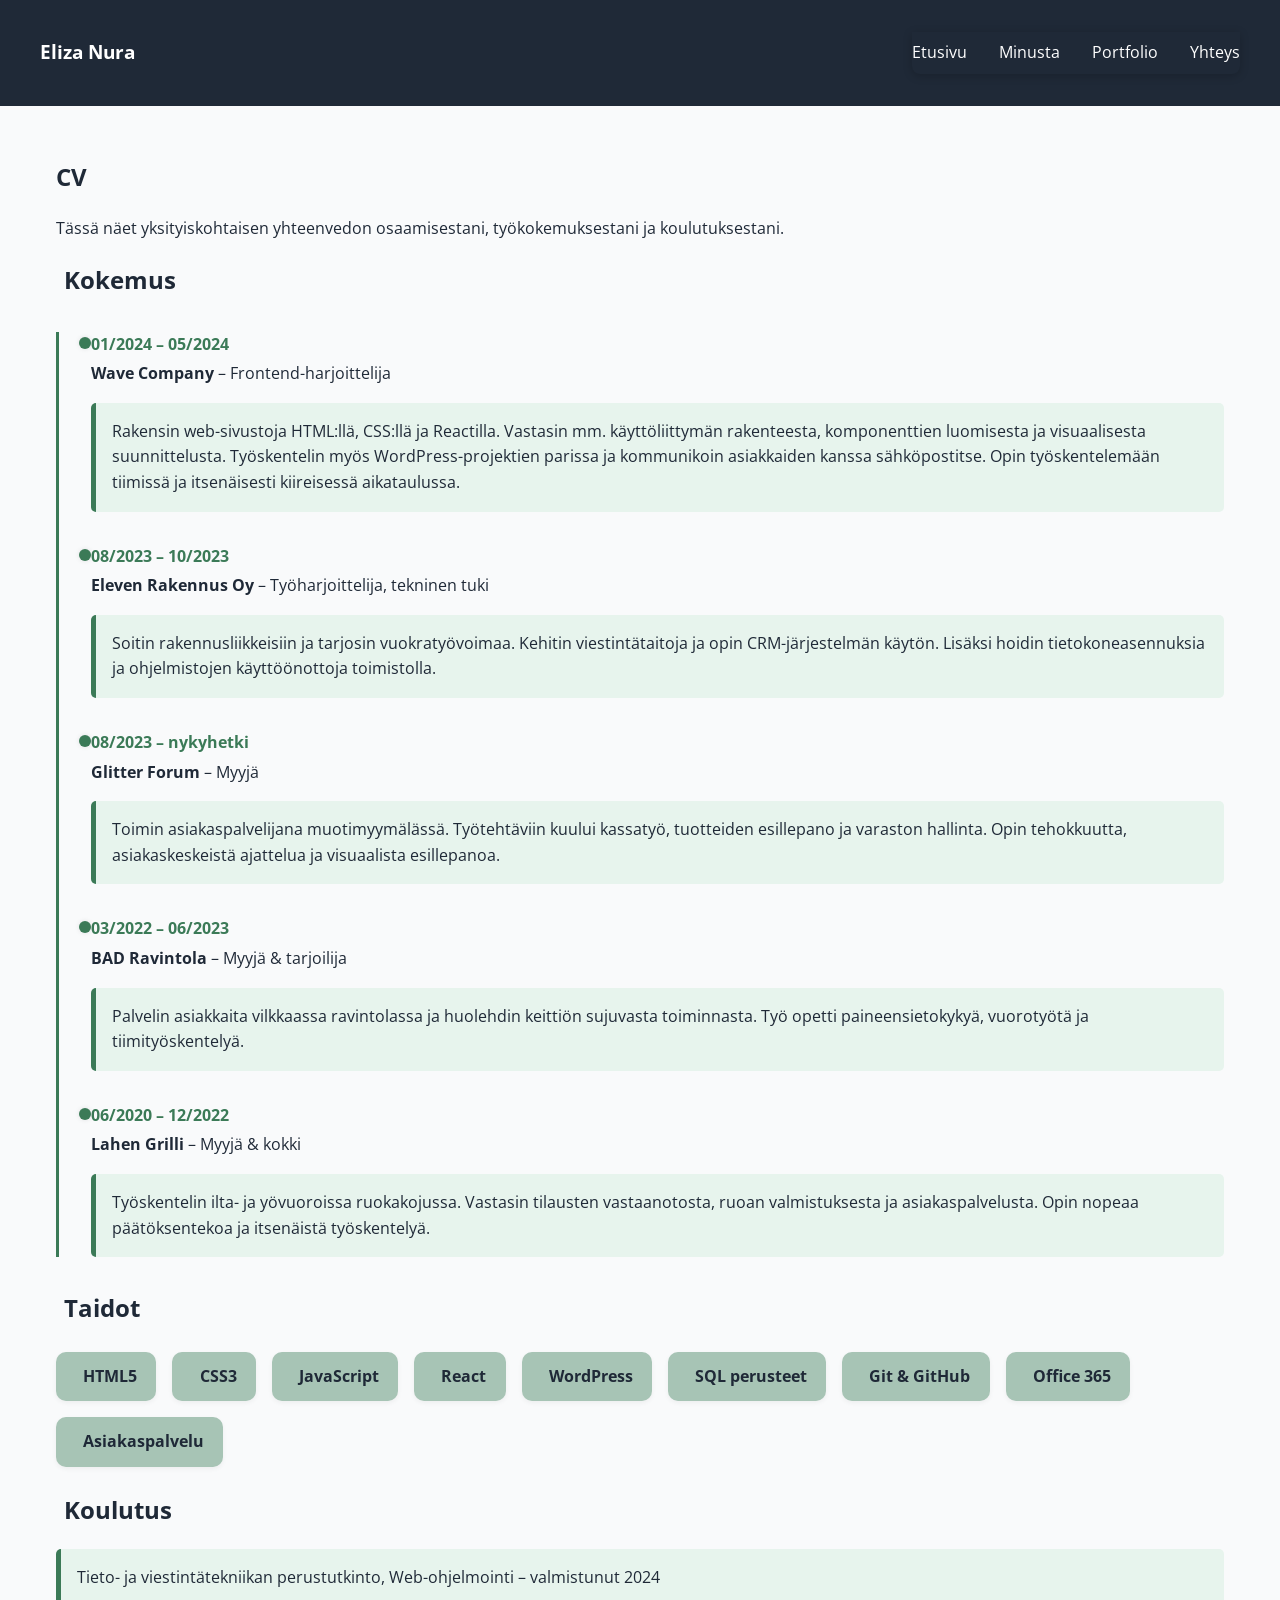
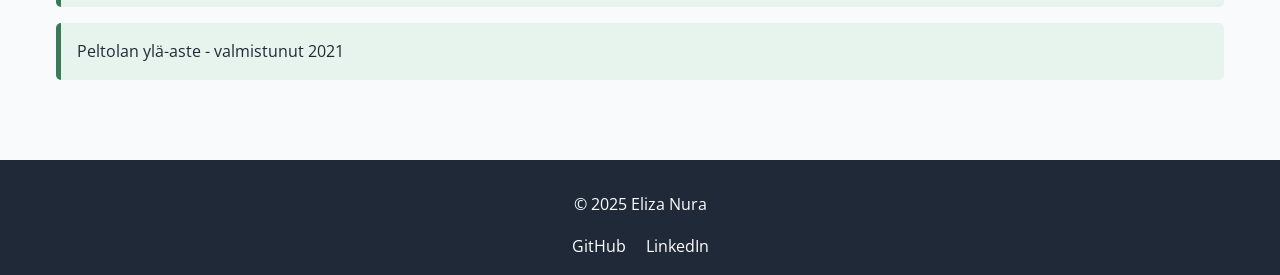
==== cv.html @ bb09ecc4 "TEHTY" ====
<!DOCTYPE html>
<html lang="fi">
<head>
  <meta charset="UTF-8">
  <meta name="viewport" content="width=device-width, initial-scale=1.0">
  <title>CV – Eliza Nura</title>
  <link rel="stylesheet" href="style.css">
  <link href="https://fonts.googleapis.com/css2?family=Open+Sans&family=Poppins:wght@600&display=swap" rel="stylesheet">
</head>
<body class="cv-page">
<header>
  <nav class="navbar">
    <div class="logo">Eliza Nura</div>
    <div class="menu-toggle">&#9776;</div>
    <ul class="nav-links">
      <li><a href="index.html">Etusivu</a></li>
      <li><a href="about.html">Minusta</a></li>
      <li><a href="portfolio.html">Portfolio</a></li>
      <li><a href="contact.html">Yhteys</a></li>
    </ul>
  </nav>
</header>
<main>
    <section class="content">
      <h1>CV</h1>
      <p>Tässä näet yksityiskohtaisen yhteenvedon osaamisestani, työkokemuksestani ja koulutuksestani.</p>
  
      <h2><i class="fas fa-briefcase"></i> Kokemus</h2>
      <div class="timeline">
        <div class="timeline-item">
          <span>01/2024 – 05/2024</span>
          <strong>Wave Company</strong> – Frontend-harjoittelija  
          <p>Rakensin web-sivustoja HTML:llä, CSS:llä ja Reactilla. Vastasin mm. käyttöliittymän rakenteesta, komponenttien luomisesta ja visuaalisesta suunnittelusta. Työskentelin myös WordPress-projektien parissa ja kommunikoin asiakkaiden kanssa sähköpostitse. Opin työskentelemään tiimissä ja itsenäisesti kiireisessä aikataulussa.</p>
        </div>
  
        <div class="timeline-item">
          <span>08/2023 – 10/2023</span>
          <strong>Eleven Rakennus Oy</strong> – Työharjoittelija, tekninen tuki  
          <p>Soitin rakennusliikkeisiin ja tarjosin vuokratyövoimaa. Kehitin viestintätaitoja ja opin CRM-järjestelmän käytön. Lisäksi hoidin tietokoneasennuksia ja ohjelmistojen käyttöönottoja toimistolla.</p>
        </div>
  
        <div class="timeline-item">
          <span>08/2023 – nykyhetki</span>
          <strong>Glitter Forum</strong> – Myyjä  
          <p>Toimin asiakaspalvelijana muotimyymälässä. Työtehtäviin kuului kassatyö, tuotteiden esillepano ja varaston hallinta. Opin tehokkuutta, asiakaskeskeistä ajattelua ja visuaalista esillepanoa.</p>
        </div>
  
        <div class="timeline-item">
          <span>03/2022 – 06/2023</span>
          <strong>BAD Ravintola</strong> – Myyjä & tarjoilija  
          <p>Palvelin asiakkaita vilkkaassa ravintolassa ja huolehdin keittiön sujuvasta toiminnasta. Työ opetti paineensietokykyä, vuorotyötä ja tiimityöskentelyä.</p>
        </div>
  
        <div class="timeline-item">
          <span>06/2020 – 12/2022</span>
          <strong>Lahen Grilli</strong> – Myyjä & kokki  
          <p>Työskentelin ilta- ja yövuoroissa ruokakojussa. Vastasin tilausten vastaanotosta, ruoan valmistuksesta ja asiakaspalvelusta. Opin nopeaa päätöksentekoa ja itsenäistä työskentelyä.</p>
        </div>
      </div>
  
      <h2><i class="fas fa-code"></i> Taidot</h2>
      <ul class="skills">
        <li><i class="fab fa-html5"></i> HTML5</li>
        <li><i class="fab fa-css3-alt"></i> CSS3</li>
        <li><i class="fab fa-js"></i> JavaScript</li>
        <li><i class="fab fa-react"></i> React</li>
        <li><i class="fab fa-wordpress"></i> WordPress</li>
        <li><i class="fas fa-database"></i> SQL perusteet</li>
        <li><i class="fab fa-git-alt"></i> Git & GitHub</li>
        <li><i class="fas fa-envelope"></i> Office 365</li>
        <li><i class="fas fa-users"></i> Asiakaspalvelu</li>
      </ul>
  
      <h2><i class="fas fa-graduation-cap"></i> Koulutus</h2>
      <p>Tieto- ja viestintätekniikan perustutkinto, Web-ohjelmointi – valmistunut 2024</p>
        <div><p>Peltolan ylä-aste - valmistunut 2021</p></div>
      </section>
    </main>
  <footer>
    <p>&copy; 2025 Eliza Nura</p>
    <div class="socials">
      <a href="https://github.com/trileqedestroyer" target="_blank">GitHub</a>
      <a href="https://linkedin.com/in/eliza-nura-8a8288207/" target="_blank">LinkedIn</a>
    </div>
  </footer>

  <script src="script.js"></script>
</body>
</html>
---- style.css ----
:root {
    --primary-color: #1F2937;
    --background-color: #F9FAFB;
    --accent-color: #3B7A57;
    --secondary-color: #A7C4B5;
    --text-color: #1F2937;
    --white: #ffffff;
  }
  
  html, body {
    height: 100%;
    margin: 0;
    display: flex;
    flex-direction: column;
  }
  
  main {
    flex: 1;
  }
  
  * {
    box-sizing: border-box;
  }
  
  body {
    margin: 0;
    font-family: 'Open Sans', sans-serif;
    background-color: var(--background-color);
    color: var(--text-color);
    line-height: 1.6;
  }
  
  header {
    background-color: var(--primary-color);
    color: var(--white);
    padding: 1rem;
    position: sticky;
    top: 0;
    z-index: 1000;
  }
  
  .navbar {
    display: flex;
    justify-content: space-between;
    align-items: center;
    max-width: 1200px;
    margin: auto;
  }
  
  .logo {
    font-weight: bold;
    font-size: 1.2rem;
  }
  
  .nav-links {
    display: none;
    flex-direction: column;
    background: var(--primary-color);
    position: absolute;
    top: 60px;
    right: 0;
    width: 200px;
    padding: 1rem;
    list-style: none;
    box-shadow: 0 2px 10px rgba(0, 0, 0, 0.2);
    border-radius: 0 0 8px 8px;
  }
  
  .nav-links li {
    margin: 0.5rem 0;
  }
  
  .nav-links a {
    color: white;
    text-decoration: none;
    font-size: 1rem;
    padding: 0.5rem 0;
    display: block;
    transition: all 0.3s ease;
  }
  
  .nav-links a:hover {
    background-color: var(--secondary-color);
    color: var(--primary-color);
    padding-left: 0.75rem;
    border-radius: 5px;
  }
  
  .menu-toggle {
    font-size: 1.5rem;
    cursor: pointer;
    display: block;
    color: white;
  }
  
  
  main {
    max-width: 1200px;
    margin: auto;
    padding: 2rem 1rem;
  }
  
  .hero {
    display: flex;
    flex-direction: column;
    align-items: center;
    text-align: center;
    gap: 1rem;
  }
  
  .hero-text h1 {
    font-family: 'Poppins', sans-serif;
    font-size: 2rem;
    margin: 0;
  }
  
  .hero-image img {
    width: 100%;
    max-width: 450px;
    border-radius: 18px;
    box-shadow: 0 0 10px rgba(0,0,0,0.1);
  }
  
  .btn {
    background-color: var(--accent-color);
    color: var(--white);
    padding: 0.75rem 1.25rem;
    text-decoration: none;
    margin: 0.5rem;
    display: inline-block;
    border-radius: 5px;
    transition: background-color 0.3s;
  }
  
  .btn:hover {
    background-color: var(--secondary-color);
  }
  
  footer {
    background-color: var(--primary-color);
    color: var(--white);
    text-align: center;
    padding: 1rem;
    margin-top: 2rem;
  }
  
  .socials a {
    margin: 0 0.5rem;
    color: var(--white);
    text-decoration: none;
  }
  
  .content {
    text-align: center;
  }
  
  .contact-info {
    list-style: none;
    padding-left: 0;
  }
  
  .projects {
    display: flex;
    flex-direction: column;
    gap: 2rem;
    margin-top: 2rem;
  }
  
  .project-card {
    background: white;
    border: 1px solid var(--secondary-color);
    padding: 1rem;
    border-radius: 8px;
    box-shadow: 0 2px 6px rgba(0, 0, 0, 0.05);
  }
  
  .project-card img {
    max-width: 100%;
    height: auto;
    border-radius: 4px;
  }
  
  /* TABLET: min-width 768px */
  @media (min-width: 768px) {
    .nav-links {
      display: flex !important;
      position: static;
      flex-direction: row;
      background: var(--primary-color);
      width: auto;
      padding: 0;
      gap: 2rem; /* Tämä lisää väliä linkkien väliin */
    }
  
    .nav-links li {
      margin: 0;
    }
  
    .menu-toggle {
      display: none;
    }
  
    .hero {
      flex-direction: row;
      justify-content: space-between;
      text-align: left;
    }
  
    .hero-text {
      flex: 1;
      padding-right: 2rem;
    }
  
    .hero-image {
      flex: 1;
    }
  
    .projects {
      flex-direction: row;
      flex-wrap: wrap;
      justify-content: space-between;
    }
  
    .project-card {
      width: 48%;
    }
  }
  

/* VAIN CV-SIVULLE TARKOITETUT TYYLIT */
.cv-page .timeline {
    border-left: 3px solid var(--accent-color);
    padding-left: 2rem;
    margin: 2rem 0;
    position: relative;
  }
  
  .cv-page .timeline-item {
    margin-bottom: 2rem;
    position: relative;
  }
  
  .cv-page .timeline-item::before {
    content: '';
    position: absolute;
    left: -12px;
    top: 5px;
    width: 12px;
    height: 12px;
    background-color: var(--accent-color);
    border-radius: 50%;
    box-shadow: 0 0 5px rgba(0,0,0,0.1);
  }
  
  .cv-page .timeline-item span {
    font-weight: bold;
    color: var(--accent-color);
    display: block;
    margin-bottom: 4px;
  }
  
  .cv-page .skills {
    display: flex;
    flex-wrap: wrap;
    gap: 1rem;
    list-style: none;
    padding-left: 0;
    margin: 1.5rem 0;
  }
  
  .cv-page .skills li {
    background: var(--secondary-color);
    padding: 0.75rem 1.2rem;
    border-radius: 10px;
    font-weight: bold;
    display: flex;
    align-items: center;
    gap: 0.5rem;
    color: var(--primary-color);
    box-shadow: 0 2px 5px rgba(0,0,0,0.05);
    transition: transform 0.2s ease, background 0.3s ease;
  }
  
  .cv-page .skills li:hover {
    background: var(--accent-color);
    color: white;
    transform: scale(1.05);
  }
  
  .cv-page .content h2 i {
    color: var(--accent-color);
    margin-right: 0.5rem;
  }
  
  .cv-page .content p:last-of-type {
    background-color: #e7f4ed;
    padding: 1rem;
    border-left: 5px solid var(--accent-color);
    margin-top: 1rem;
    border-radius: 5px;
  }

  /* VAIN about-SIVULLE TARKOITETUT TYYLIT */

  .about-section {
    display: flex;
    flex-direction: column;
    align-items: center;
    gap: 2rem;
    margin-top: 2rem;
  }
  
  .about-image img {
    max-width: 250px;
    border-radius: 20%;
    box-shadow: 0 2px 10px rgba(0, 0, 0, 0.1);
  }
  
  .about-text {
    max-width: 600px;
    text-align: center;
  }
  
  .interests {
    display: flex;
    flex-wrap: wrap;
    gap: 1rem;
    justify-content: center;
    margin-top: 1rem;
  }
  
  .interests div {
    background: var(--secondary-color);
    padding: 0.5rem 1rem;
    border-radius: 6px;
    display: flex;
    align-items: center;
    gap: 0.5rem;
    color: var(--primary-color);
    font-weight: bold;
  }
  
  /* TABLET & DESKTOP: split layout */
  @media (min-width: 768px) {
    .about-section {
      flex-direction: row;
      align-items: flex-start;
      text-align: left;
    }
  
    .about-text {
      flex: 2;
    }
  
    .about-image {
      flex: 1;
      display: flex;
      justify-content: center;
    }
  }
  
  
  
  /* DESKTOP: min-width 1024px */
  @media (min-width: 1024px) {
    .hero-text h1 {
      font-size: 2.5rem;
    }
  
    .project-card {
      width: 30%;
    }
  
    .content {
      text-align: left;
    }
  }
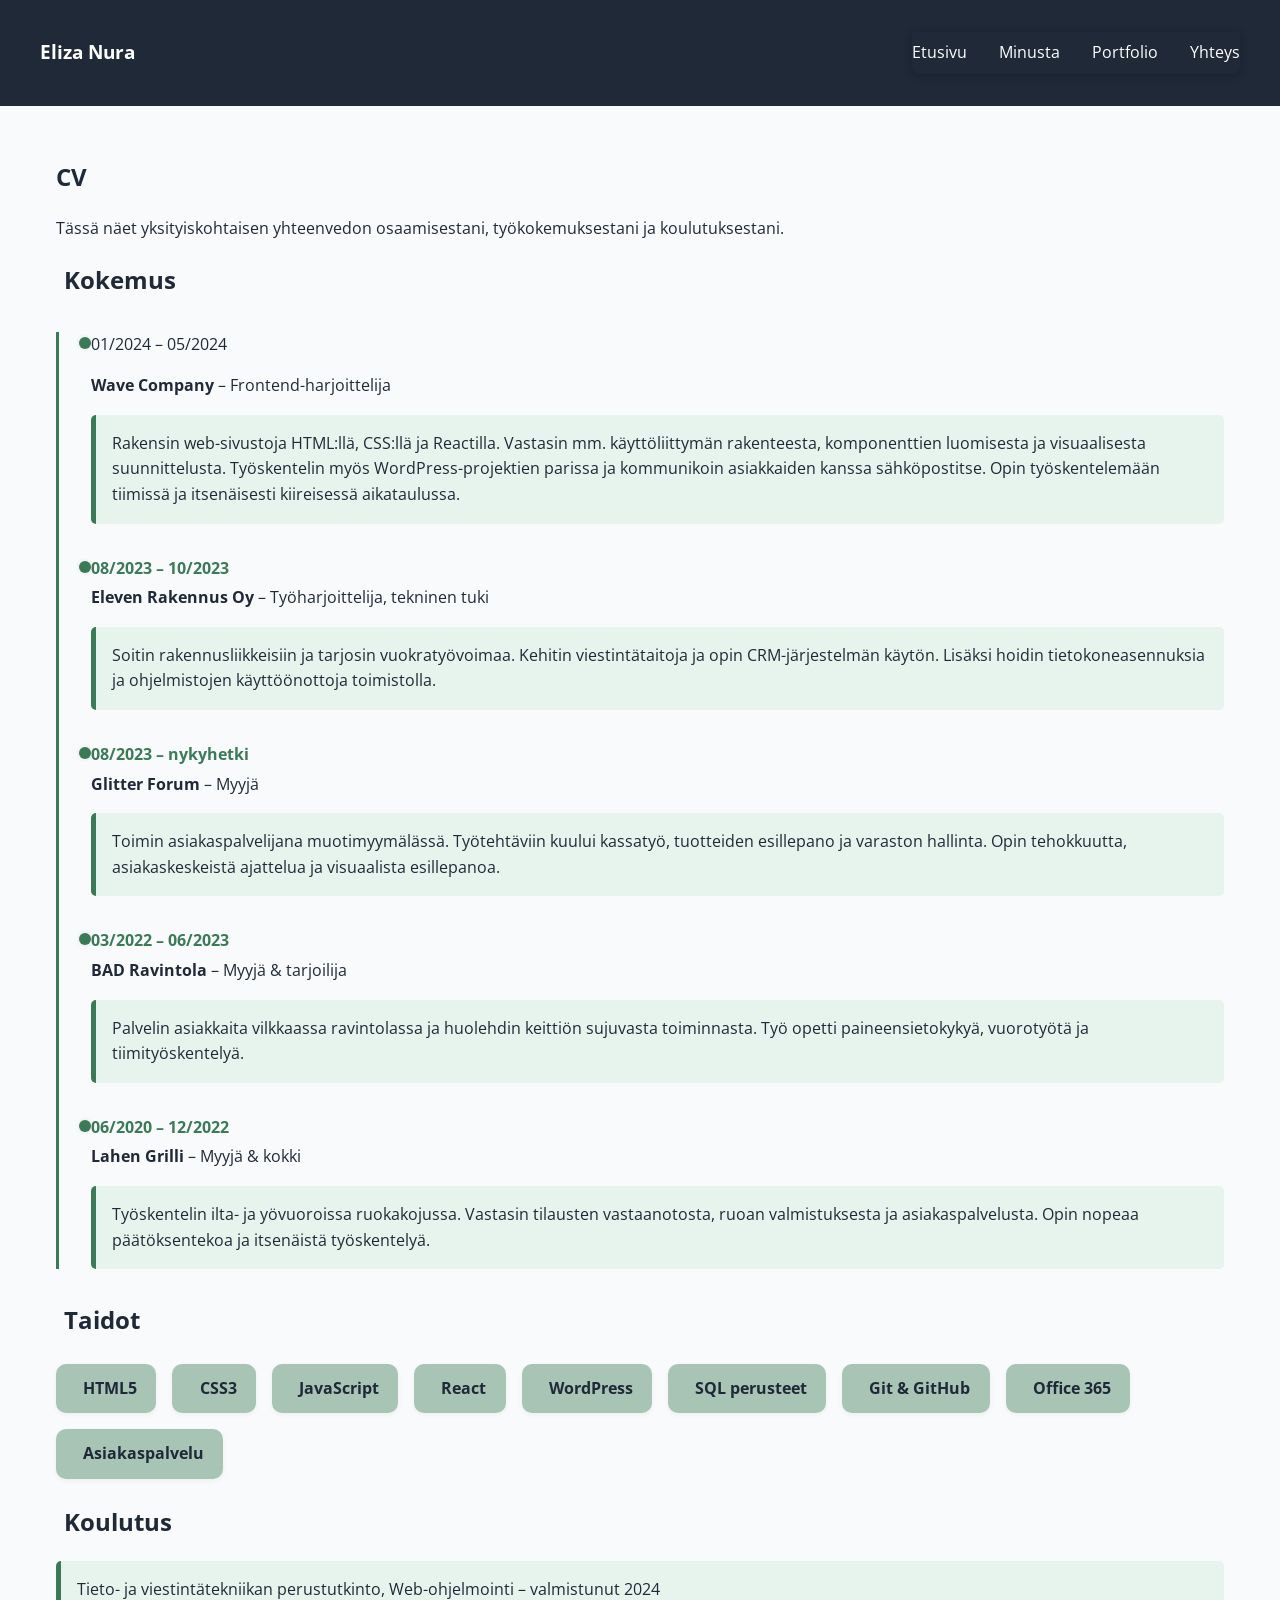
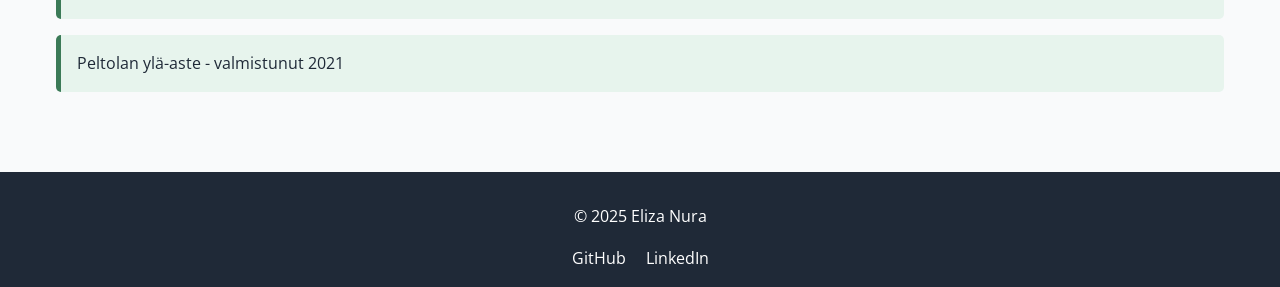
==== commit 3c892705: "kokeilu" ====
--- a/cv.html
+++ b/cv.html
@@ -28,7 +28,7 @@
       <h2><i class="fas fa-briefcase"></i> Kokemus</h2>
       <div class="timeline">
         <div class="timeline-item">
-          <span>01/2024 – 05/2024</span>
+          <p>01/2024 – 05/2024</p>
           <strong>Wave Company</strong> – Frontend-harjoittelija  
           <p>Rakensin web-sivustoja HTML:llä, CSS:llä ja Reactilla. Vastasin mm. käyttöliittymän rakenteesta, komponenttien luomisesta ja visuaalisesta suunnittelusta. Työskentelin myös WordPress-projektien parissa ja kommunikoin asiakkaiden kanssa sähköpostitse. Opin työskentelemään tiimissä ja itsenäisesti kiireisessä aikataulussa.</p>
         </div>
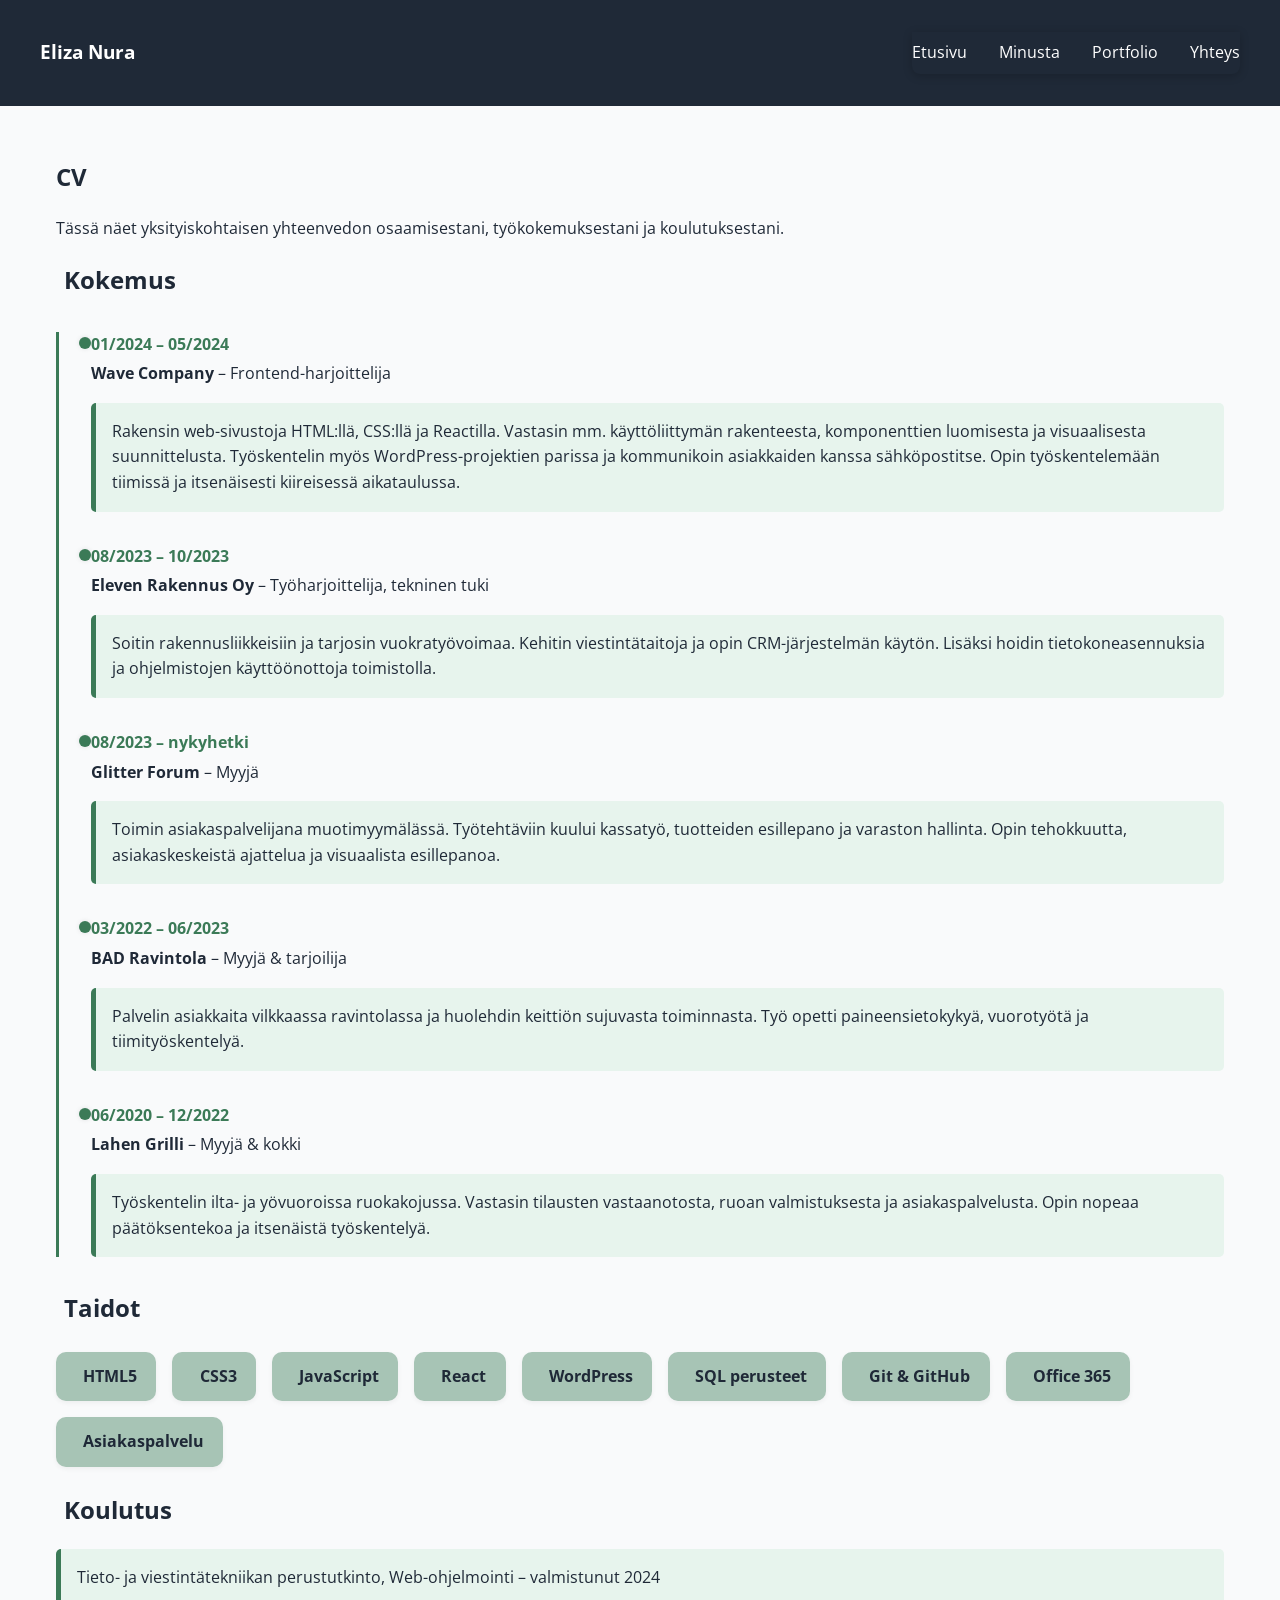
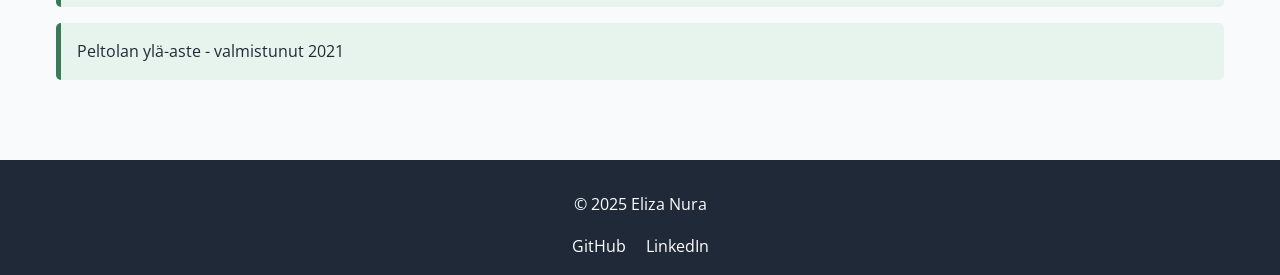
==== commit 63822fcf: "toimii" ====
--- a/cv.html
+++ b/cv.html
@@ -28,7 +28,7 @@
       <h2><i class="fas fa-briefcase"></i> Kokemus</h2>
       <div class="timeline">
         <div class="timeline-item">
-          <p>01/2024 – 05/2024</p>
+          <span>01/2024 – 05/2024</span>
           <strong>Wave Company</strong> – Frontend-harjoittelija  
           <p>Rakensin web-sivustoja HTML:llä, CSS:llä ja Reactilla. Vastasin mm. käyttöliittymän rakenteesta, komponenttien luomisesta ja visuaalisesta suunnittelusta. Työskentelin myös WordPress-projektien parissa ja kommunikoin asiakkaiden kanssa sähköpostitse. Opin työskentelemään tiimissä ja itsenäisesti kiireisessä aikataulussa.</p>
         </div>
